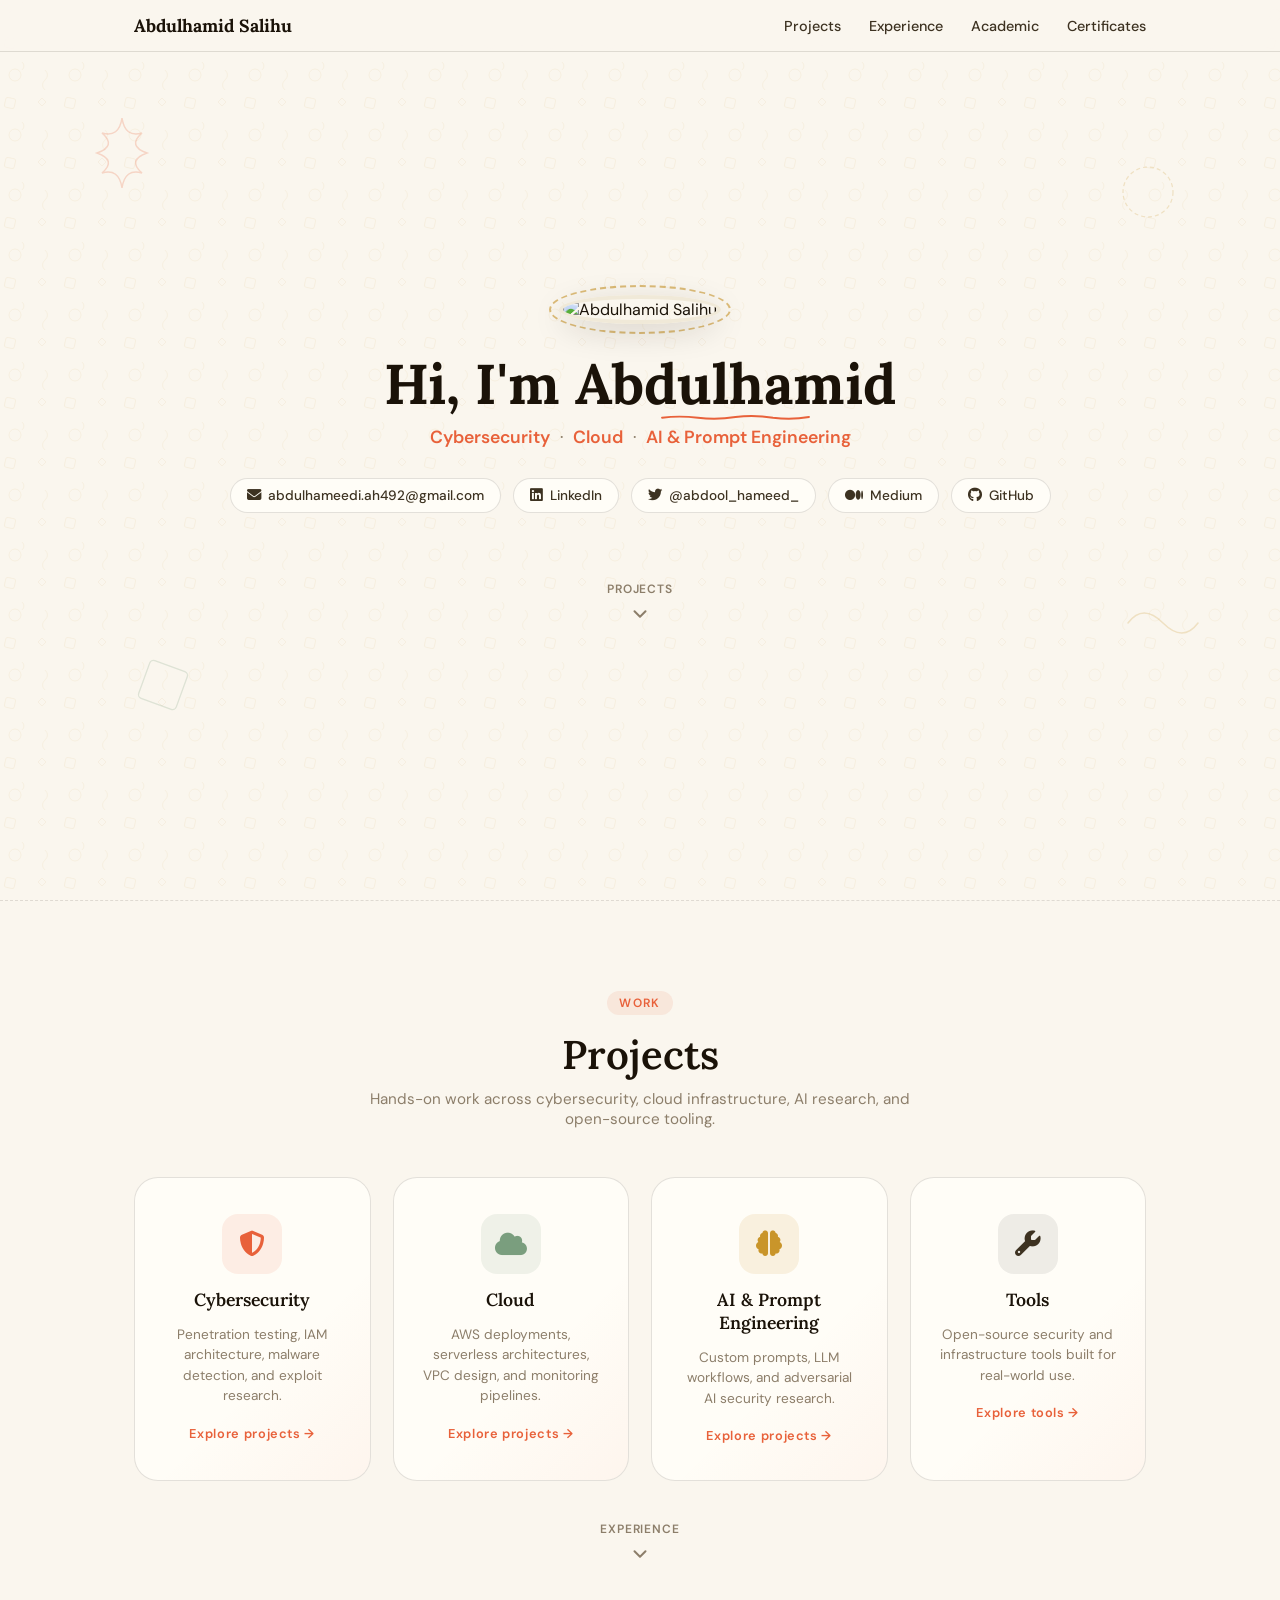
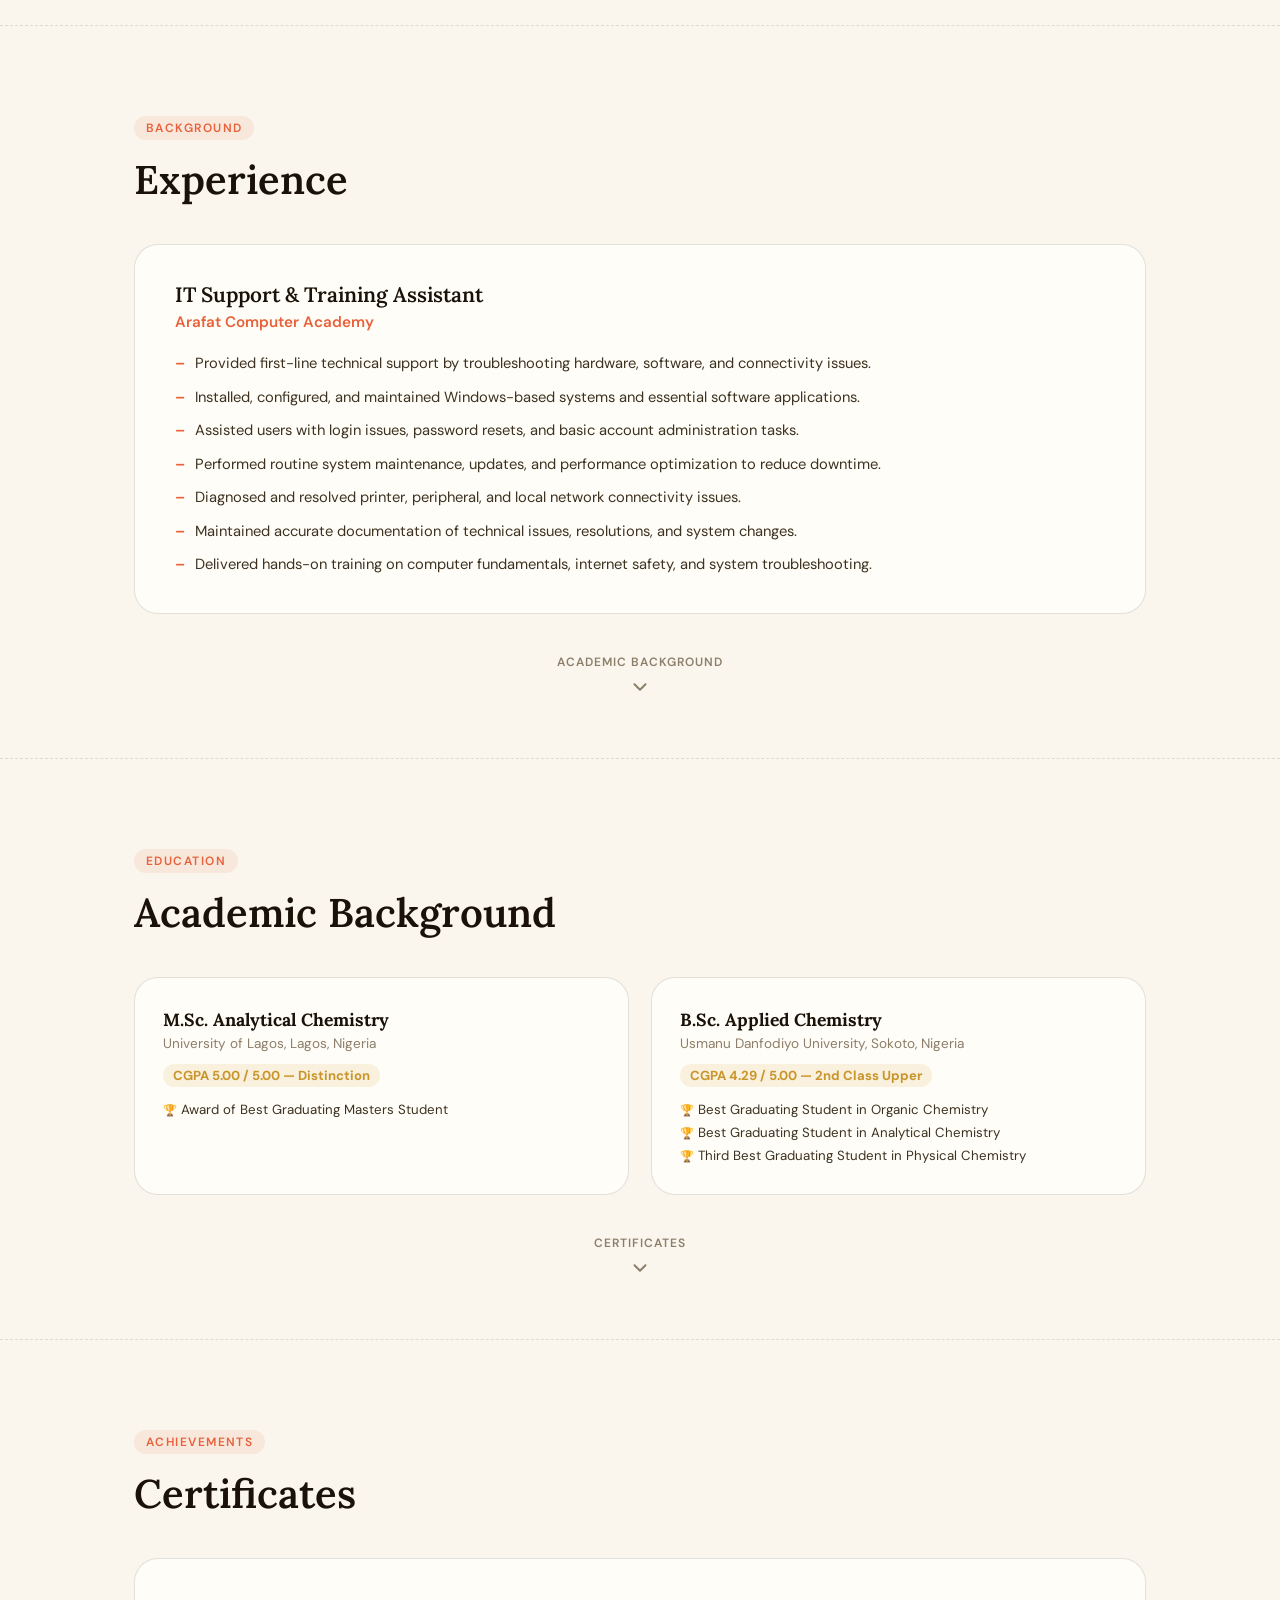
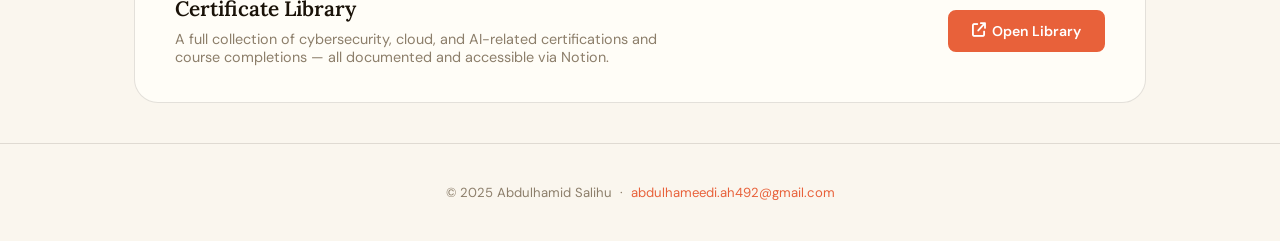
==== index.html @ a77db774 "Add files via upload" ====
<!DOCTYPE html>
<html lang="en">
<head>
  <meta charset="UTF-8" />
  <meta name="viewport" content="width=device-width, initial-scale=1.0" />
  <title>Abdulhamid Salihu — Portfolio</title>
  <link rel="stylesheet" href="style.css" />
  <link rel="stylesheet" href="https://cdnjs.cloudflare.com/ajax/libs/font-awesome/6.4.0/css/all.min.css" />
  <style>
    /* ── Hero ── */
    .hero {
      min-height: 100vh;
      display: flex;
      flex-direction: column;
      align-items: center;
      justify-content: center;
      text-align: center;
      padding-top: 80px;
      position: relative;
    }

    /* doodle decorations */
    .doodle-star {
      position: absolute;
      opacity: 0.22;
      pointer-events: none;
    }
    .doodle-star svg { width: 100%; height: 100%; }

    .hero-avatar-wrap {
      position: relative;
      margin-bottom: 28px;
    }
    .hero-avatar-ring {
      position: absolute;
      inset: -10px;
      border-radius: 50%;
      border: 2px dashed var(--gold);
      opacity: 0.6;
      animation: spin 20s linear infinite;
    }
    @keyframes spin { to { transform: rotate(360deg); } }

    .hero-avatar {
      width: 150px;
      height: 150px;
      border-radius: 50%;
      object-fit: cover;
      border: 4px solid var(--cream-dark);
      box-shadow: 0 8px 32px rgba(26,18,8,0.15);
      position: relative;
      z-index: 1;
    }

    .hero-name {
      margin-bottom: 10px;
      opacity: 0;
      animation: fadeUp 0.8s 0.2s ease forwards;
    }
    .hero-tagline {
      font-size: 1.1rem;
      color: var(--warm-gray);
      margin-bottom: 30px;
      opacity: 0;
      animation: fadeUp 0.8s 0.4s ease forwards;
    }
    .hero-tagline strong { color: var(--coral); font-weight: 600; }

    @keyframes fadeUp {
      from { opacity: 0; transform: translateY(18px); }
      to   { opacity: 1; transform: translateY(0); }
    }

    .hero-contacts {
      display: flex;
      flex-wrap: wrap;
      gap: 12px;
      justify-content: center;
      margin-bottom: 28px;
      opacity: 0;
      animation: fadeUp 0.8s 0.6s ease forwards;
    }
    .contact-pill {
      display: inline-flex;
      align-items: center;
      gap: 7px;
      padding: 8px 16px;
      background: var(--card-bg);
      border: 1px solid var(--border);
      border-radius: 40px;
      font-size: 0.85rem;
      color: var(--ink-light);
      text-decoration: none;
      transition: all 0.2s;
      font-weight: 500;
    }
    .contact-pill:hover {
      background: var(--coral);
      color: #fff;
      border-color: var(--coral);
      transform: translateY(-2px);
    }
    .contact-pill i { font-size: 0.9rem; }

    /* ── Projects Section ── */
    .projects-header {
      display: flex;
      flex-direction: column;
      align-items: center;
      text-align: center;
      margin-bottom: 48px;
    }
    .projects-grid {
      display: grid;
      grid-template-columns: repeat(auto-fit, minmax(230px, 1fr));
      gap: 22px;
    }
    .project-category-card {
      background: var(--card-bg);
      border: 1px solid var(--border);
      border-radius: var(--radius-lg);
      padding: 36px 28px;
      text-align: center;
      text-decoration: none;
      color: var(--ink);
      transition: all 0.25s ease;
      display: flex;
      flex-direction: column;
      align-items: center;
      gap: 14px;
      position: relative;
      overflow: hidden;
    }
    .project-category-card::after {
      content: '';
      position: absolute;
      inset: 0;
      background: linear-gradient(135deg, transparent 60%, rgba(232,97,58,0.05));
      pointer-events: none;
    }
    .project-category-card:hover {
      transform: translateY(-6px);
      box-shadow: 0 20px 48px rgba(26,18,8,0.12);
      border-color: var(--coral);
    }
    .category-icon {
      width: 60px;
      height: 60px;
      border-radius: 16px;
      display: flex;
      align-items: center;
      justify-content: center;
      font-size: 1.6rem;
    }
    .icon-cyber  { background: rgba(232,97,58,0.1);  color: var(--coral); }
    .icon-cloud  { background: rgba(122,158,126,0.12); color: var(--sage); }
    .icon-ai     { background: rgba(201,149,42,0.12);  color: var(--gold); }
    .icon-tools  { background: rgba(26,18,8,0.07);    color: var(--ink-light); }

    .project-category-card h3 {
      font-size: 1.1rem;
      color: var(--ink);
    }
    .project-category-card p {
      font-size: 0.85rem;
      color: var(--warm-gray);
      line-height: 1.5;
    }
    .category-arrow {
      font-size: 0.8rem;
      font-weight: 600;
      color: var(--coral);
      letter-spacing: 0.05em;
      margin-top: 4px;
    }

    /* ── Experience Section ── */
    .experience-card {
      background: var(--card-bg);
      border: 1px solid var(--border);
      border-radius: var(--radius-lg);
      padding: 36px 40px;
    }
    .exp-role {
      font-family: 'Lora', serif;
      font-size: 1.3rem;
      font-weight: 600;
      margin-bottom: 4px;
    }
    .exp-org {
      color: var(--coral);
      font-weight: 600;
      font-size: 0.95rem;
      margin-bottom: 20px;
    }
    .exp-list {
      list-style: none;
      display: flex;
      flex-direction: column;
      gap: 10px;
    }
    .exp-list li {
      font-size: 0.92rem;
      color: var(--ink-light);
      line-height: 1.6;
      padding-left: 20px;
      position: relative;
    }
    .exp-list li::before {
      content: '–';
      position: absolute;
      left: 0;
      color: var(--coral);
      font-weight: 700;
    }

    /* ── Academic Section ── */
    .academic-grid {
      display: grid;
      grid-template-columns: repeat(auto-fit, minmax(280px, 1fr));
      gap: 22px;
    }
    .academic-card {
      background: var(--card-bg);
      border: 1px solid var(--border);
      border-radius: var(--radius-lg);
      padding: 30px 28px;
    }
    .academic-degree {
      font-family: 'Lora', serif;
      font-size: 1.1rem;
      font-weight: 700;
      margin-bottom: 4px;
    }
    .academic-school {
      color: var(--warm-gray);
      font-size: 0.85rem;
      margin-bottom: 12px;
    }
    .academic-grade {
      display: inline-block;
      background: rgba(201,149,42,0.12);
      color: var(--gold);
      font-weight: 700;
      font-size: 0.82rem;
      padding: 3px 10px;
      border-radius: 20px;
      margin-bottom: 14px;
    }
    .academic-awards {
      list-style: none;
      display: flex;
      flex-direction: column;
      gap: 6px;
    }
    .academic-awards li {
      font-size: 0.83rem;
      color: var(--ink-light);
      padding-left: 18px;
      position: relative;
    }
    .academic-awards li::before {
      content: '🏆';
      position: absolute;
      left: 0;
      font-size: 0.7rem;
      top: 2px;
    }

    /* ── Certificates ── */
    .certs-card {
      display: flex;
      align-items: center;
      justify-content: space-between;
      flex-wrap: wrap;
      gap: 24px;
      background: var(--card-bg);
      border: 1px solid var(--border);
      border-radius: var(--radius-lg);
      padding: 36px 40px;
    }
    .certs-text h3 {
      font-size: 1.3rem;
      margin-bottom: 8px;
    }
    .certs-text p {
      font-size: 0.9rem;
      color: var(--warm-gray);
      max-width: 520px;
    }

    /* ── Footer ── */
    footer {
      text-align: center;
      padding: 40px 0;
      font-size: 0.82rem;
      color: var(--warm-gray);
      border-top: 1px solid var(--border);
    }
    footer a { color: var(--coral); text-decoration: none; }
    footer a:hover { text-decoration: underline; }

    /* ── Section spacing helpers ── */
    .section-head {
      margin-bottom: 40px;
    }
    .section-head p {
      color: var(--warm-gray);
      font-size: 0.95rem;
      margin-top: 10px;
    }
  </style>
</head>
<body>

  <!-- ───── NAV ───── -->
  <nav class="site-nav">
    <div class="container">
      <a class="nav-logo" href="index.html">Abdulhamid Salihu</a>
      <ul class="nav-links">
        <li><a href="#projects">Projects</a></li>
        <li><a href="#experience">Experience</a></li>
        <li><a href="#academic">Academic</a></li>
        <li><a href="#certificates">Certificates</a></li>
      </ul>
    </div>
  </nav>

  <!-- ───── HERO ───── -->
  <section class="hero" id="home">
    <!-- Decorative doodles -->
    <div class="doodle-star" style="top:12%;left:6%;width:90px;height:90px;">
      <svg viewBox="0 0 90 90" fill="none" xmlns="http://www.w3.org/2000/svg">
        <path d="M45 10 Q48 30 65 25 Q50 38 70 45 Q50 52 65 65 Q48 60 45 80 Q42 60 25 65 Q40 52 20 45 Q40 38 25 25 Q42 30 45 10Z" stroke="#E8613A" stroke-width="1.5" fill="none"/>
      </svg>
    </div>
    <div class="doodle-star" style="top:18%;right:8%;width:60px;height:60px;">
      <svg viewBox="0 0 60 60" fill="none" xmlns="http://www.w3.org/2000/svg">
        <circle cx="30" cy="30" r="25" stroke="#C9952A" stroke-width="1.2" stroke-dasharray="4 3"/>
      </svg>
    </div>
    <div class="doodle-star" style="bottom:20%;left:10%;width:70px;height:70px;">
      <svg viewBox="0 0 70 70" fill="none" xmlns="http://www.w3.org/2000/svg">
        <rect x="15" y="15" width="40" height="40" rx="4" stroke="#7A9E7E" stroke-width="1.3" transform="rotate(20 35 35)"/>
      </svg>
    </div>
    <div class="doodle-star" style="bottom:28%;right:6%;width:80px;height:50px;">
      <svg viewBox="0 0 80 50" fill="none" xmlns="http://www.w3.org/2000/svg">
        <path d="M5 25 Q20 5 40 25 Q60 45 75 25" stroke="#C9952A" stroke-width="1.5" fill="none" stroke-linecap="round"/>
      </svg>
    </div>

    <div class="container" style="display:flex;flex-direction:column;align-items:center;">
      <div class="hero-avatar-wrap">
        <div class="hero-avatar-ring"></div>
        <img class="hero-avatar" src="picture.jpg" alt="Abdulhamid Salihu" />
      </div>

      <h1 class="hero-name">
        Hi, I'm <span class="hand-underline">Abdulhamid</span>
      </h1>
      <p class="hero-tagline">
        <strong>Cybersecurity</strong> &nbsp;·&nbsp; <strong>Cloud</strong> &nbsp;·&nbsp; <strong>AI & Prompt Engineering</strong>
      </p>

      <div class="hero-contacts">
        <a class="contact-pill" href="mailto:abdulhameedi.ah492@gmail.com">
          <i class="fas fa-envelope"></i> abdulhameedi.ah492@gmail.com
        </a>
        <a class="contact-pill" href="http://www.linkedin.com/in/salihu-abdulhamid" target="_blank" rel="noopener">
          <i class="fab fa-linkedin"></i> LinkedIn
        </a>
        <a class="contact-pill" href="https://x.com/abdool_hameed_" target="_blank" rel="noopener">
          <i class="fab fa-twitter"></i> @abdool_hameed_
        </a>
        <a class="contact-pill" href="https://kizerh.medium.com/" target="_blank" rel="noopener">
          <i class="fab fa-medium"></i> Medium
        </a>
        <a class="contact-pill" href="https://github.com/kizerh" target="_blank" rel="noopener">
          <i class="fab fa-github"></i> GitHub
        </a>
      </div>
    </div>

    <a class="bounce-arrow" href="#projects">
      <span>Projects</span>
      <svg width="22" height="22" viewBox="0 0 24 24" fill="none" stroke="currentColor" stroke-width="2.2" stroke-linecap="round" stroke-linejoin="round">
        <polyline points="6 9 12 15 18 9"/>
      </svg>
    </a>
  </section>

  <hr class="section-divider" />

  <!-- ───── PROJECTS ───── -->
  <section id="projects">
    <div class="container">
      <div class="projects-header">
        <span class="section-label">Work</span>
        <h2>Projects</h2>
        <p style="color:var(--warm-gray);font-size:0.95rem;margin-top:10px;max-width:540px;">
          Hands-on work across cybersecurity, cloud infrastructure, AI research, and open-source tooling.
        </p>
      </div>

      <div class="projects-grid">
        <a class="project-category-card" href="cybersecurity-projects/index.html">
          <div class="category-icon icon-cyber"><i class="fas fa-shield-halved"></i></div>
          <h3>Cybersecurity</h3>
          <p>Penetration testing, IAM architecture, malware detection, and exploit research.</p>
          <span class="category-arrow">Explore projects →</span>
        </a>

        <a class="project-category-card" href="cloud-projects/index.html">
          <div class="category-icon icon-cloud"><i class="fas fa-cloud"></i></div>
          <h3>Cloud</h3>
          <p>AWS deployments, serverless architectures, VPC design, and monitoring pipelines.</p>
          <span class="category-arrow">Explore projects →</span>
        </a>

        <a class="project-category-card" href="prompt-engineering/index.html">
          <div class="category-icon icon-ai"><i class="fas fa-brain"></i></div>
          <h3>AI & Prompt Engineering</h3>
          <p>Custom prompts, LLM workflows, and adversarial AI security research.</p>
          <span class="category-arrow">Explore projects →</span>
        </a>

        <a class="project-category-card" href="tools/index.html">
          <div class="category-icon icon-tools"><i class="fas fa-wrench"></i></div>
          <h3>Tools</h3>
          <p>Open-source security and infrastructure tools built for real-world use.</p>
          <span class="category-arrow">Explore tools →</span>
        </a>
      </div>
    </div>

    <a class="bounce-arrow" href="#experience">
      <span>Experience</span>
      <svg width="22" height="22" viewBox="0 0 24 24" fill="none" stroke="currentColor" stroke-width="2.2" stroke-linecap="round" stroke-linejoin="round">
        <polyline points="6 9 12 15 18 9"/>
      </svg>
    </a>
  </section>

  <hr class="section-divider" />

  <!-- ───── EXPERIENCE ───── -->
  <section id="experience">
    <div class="container">
      <div class="section-head">
        <span class="section-label">Background</span>
        <h2>Experience</h2>
      </div>

      <div class="experience-card">
        <p class="exp-role">IT Support &amp; Training Assistant</p>
        <p class="exp-org">Arafat Computer Academy</p>
        <ul class="exp-list">
          <li>Provided first-line technical support by troubleshooting hardware, software, and connectivity issues.</li>
          <li>Installed, configured, and maintained Windows-based systems and essential software applications.</li>
          <li>Assisted users with login issues, password resets, and basic account administration tasks.</li>
          <li>Performed routine system maintenance, updates, and performance optimization to reduce downtime.</li>
          <li>Diagnosed and resolved printer, peripheral, and local network connectivity issues.</li>
          <li>Maintained accurate documentation of technical issues, resolutions, and system changes.</li>
          <li>Delivered hands-on training on computer fundamentals, internet safety, and system troubleshooting.</li>
        </ul>
      </div>
    </div>

    <a class="bounce-arrow" href="#academic">
      <span>Academic Background</span>
      <svg width="22" height="22" viewBox="0 0 24 24" fill="none" stroke="currentColor" stroke-width="2.2" stroke-linecap="round" stroke-linejoin="round">
        <polyline points="6 9 12 15 18 9"/>
      </svg>
    </a>
  </section>

  <hr class="section-divider" />

  <!-- ───── ACADEMIC ───── -->
  <section id="academic">
    <div class="container">
      <div class="section-head">
        <span class="section-label">Education</span>
        <h2>Academic Background</h2>
      </div>

      <div class="academic-grid">
        <div class="academic-card">
          <p class="academic-degree">M.Sc. Analytical Chemistry</p>
          <p class="academic-school">University of Lagos, Lagos, Nigeria</p>
          <span class="academic-grade">CGPA 5.00 / 5.00 — Distinction</span>
          <ul class="academic-awards">
            <li>Award of Best Graduating Masters Student</li>
          </ul>
        </div>

        <div class="academic-card">
          <p class="academic-degree">B.Sc. Applied Chemistry</p>
          <p class="academic-school">Usmanu Danfodiyo University, Sokoto, Nigeria</p>
          <span class="academic-grade">CGPA 4.29 / 5.00 — 2nd Class Upper</span>
          <ul class="academic-awards">
            <li>Best Graduating Student in Organic Chemistry</li>
            <li>Best Graduating Student in Analytical Chemistry</li>
            <li>Third Best Graduating Student in Physical Chemistry</li>
          </ul>
        </div>
      </div>
    </div>

    <a class="bounce-arrow" href="#certificates">
      <span>Certificates</span>
      <svg width="22" height="22" viewBox="0 0 24 24" fill="none" stroke="currentColor" stroke-width="2.2" stroke-linecap="round" stroke-linejoin="round">
        <polyline points="6 9 12 15 18 9"/>
      </svg>
    </a>
  </section>

  <hr class="section-divider" />

  <!-- ───── CERTIFICATES ───── -->
  <section id="certificates">
    <div class="container">
      <div class="section-head">
        <span class="section-label">Achievements</span>
        <h2>Certificates</h2>
      </div>

      <div class="certs-card">
        <div class="certs-text">
          <h3>Certificate Library</h3>
          <p>A full collection of cybersecurity, cloud, and AI-related certifications and course completions — all documented and accessible via Notion.</p>
        </div>
        <a class="btn btn-primary" href="https://kizerh.notion.site/24cb325e196c813184fdd7e706d9e4a3?v=24cb325e196c817cb857000c7c1e0007&source=copy_link" target="_blank" rel="noopener">
          <i class="fas fa-arrow-up-right-from-square"></i> Open Library
        </a>
      </div>
    </div>
  </section>

  <!-- ───── FOOTER ───── -->
  <footer>
    <div class="container">
      <p>© 2025 Abdulhamid Salihu &nbsp;·&nbsp;
        <a href="mailto:abdulhameedi.ah492@gmail.com">abdulhameedi.ah492@gmail.com</a>
      </p>
    </div>
  </footer>

</body>
</html>
---- style.css ----
@import url('https://fonts.googleapis.com/css2?family=Lora:ital,wght@0,400;0,600;0,700;1,400&family=DM+Sans:wght@300;400;500;600&display=swap');

:root {
  --cream: #FAF6EE;
  --cream-dark: #F0E9D8;
  --ink: #1A1208;
  --ink-light: #3D3221;
  --coral: #E8613A;
  --coral-light: #F0855E;
  --sage: #7A9E7E;
  --gold: #C9952A;
  --warm-gray: #8C7E6A;
  --card-bg: #FFFDF7;
  --border: rgba(26,18,8,0.12);
  --radius: 16px;
  --radius-lg: 24px;
}

* { box-sizing: border-box; margin: 0; padding: 0; }

html { scroll-behavior: smooth; }

body {
  font-family: 'DM Sans', sans-serif;
  background: var(--cream);
  color: var(--ink);
  overflow-x: hidden;
  position: relative;
}

/* ── Doodle SVG background texture ── */
body::before {
  content: '';
  position: fixed;
  inset: 0;
  background-image: url("data:image/svg+xml,%3Csvg width='60' height='60' viewBox='0 0 60 60' xmlns='http://www.w3.org/2000/svg'%3E%3Cg fill='none' stroke='%23C9952A' stroke-width='0.4' opacity='0.18'%3E%3Ccircle cx='15' cy='15' r='6'/%3E%3Cpath d='M45 10 Q50 15 45 20 Q40 25 45 30'/%3E%3Crect x='5' y='38' width='10' height='10' rx='2' transform='rotate(12 10 43)'/%3E%3Cpath d='M38 42 L42 46 L46 42 L42 38 Z'/%3E%3Cpath d='M22 2 Q26 6 22 10'/%3E%3C/g%3E%3C/svg%3E");
  pointer-events: none;
  z-index: 0;
}

/* ── Typography ── */
h1, h2, h3 { font-family: 'Lora', serif; }

h1 { font-size: clamp(2.2rem, 5vw, 3.5rem); font-weight: 700; line-height: 1.15; }
h2 { font-size: clamp(1.7rem, 3.5vw, 2.5rem); font-weight: 600; line-height: 1.2; }
h3 { font-size: 1.15rem; font-weight: 600; }

/* ── Layout ── */
.container {
  max-width: 1060px;
  margin: 0 auto;
  padding: 0 24px;
  position: relative;
  z-index: 1;
}

section {
  padding: 90px 0 40px;
  position: relative;
}

/* ── Nav ── */
.site-nav {
  position: fixed;
  top: 0; left: 0; right: 0;
  z-index: 100;
  background: rgba(250,246,238,0.92);
  backdrop-filter: blur(12px);
  border-bottom: 1px solid var(--border);
  padding: 14px 0;
}
.site-nav .container {
  display: flex;
  align-items: center;
  justify-content: space-between;
}
.nav-logo {
  font-family: 'Lora', serif;
  font-weight: 700;
  font-size: 1.1rem;
  color: var(--ink);
  text-decoration: none;
}
.nav-links {
  display: flex;
  gap: 28px;
  list-style: none;
}
.nav-links a {
  color: var(--ink-light);
  text-decoration: none;
  font-size: 0.9rem;
  font-weight: 500;
  transition: color 0.2s;
}
.nav-links a:hover { color: var(--coral); }

/* ── Section Labels ── */
.section-label {
  display: inline-block;
  font-size: 0.75rem;
  font-weight: 600;
  letter-spacing: 0.12em;
  text-transform: uppercase;
  color: var(--coral);
  background: rgba(232,97,58,0.1);
  padding: 4px 12px;
  border-radius: 20px;
  margin-bottom: 16px;
  font-family: 'DM Sans', sans-serif;
}

/* ── Cards ── */
.card {
  background: var(--card-bg);
  border: 1px solid var(--border);
  border-radius: var(--radius-lg);
  padding: 28px 30px;
  transition: transform 0.25s ease, box-shadow 0.25s ease;
  position: relative;
  overflow: hidden;
}
.card::before {
  content: '';
  position: absolute;
  top: 0; left: 0; right: 0;
  height: 3px;
  background: linear-gradient(90deg, var(--coral), var(--gold));
  opacity: 0;
  transition: opacity 0.25s;
}
.card:hover {
  transform: translateY(-5px);
  box-shadow: 0 16px 40px rgba(26,18,8,0.1);
}
.card:hover::before { opacity: 1; }

/* ── Buttons ── */
.btn {
  display: inline-flex;
  align-items: center;
  gap: 6px;
  padding: 10px 22px;
  border-radius: 8px;
  font-weight: 600;
  font-size: 0.88rem;
  text-decoration: none;
  transition: all 0.2s ease;
  font-family: 'DM Sans', sans-serif;
  cursor: pointer;
}
.btn-primary {
  background: var(--coral);
  color: #fff;
  border: 2px solid var(--coral);
}
.btn-primary:hover {
  background: var(--coral-light);
  border-color: var(--coral-light);
  transform: translateY(-1px);
}
.btn-outline {
  background: transparent;
  color: var(--coral);
  border: 2px solid var(--coral);
}
.btn-outline:hover {
  background: var(--coral);
  color: #fff;
  transform: translateY(-1px);
}

/* ── Bounce Arrow ── */
.bounce-arrow {
  display: flex;
  flex-direction: column;
  align-items: center;
  gap: 6px;
  padding: 40px 0 20px;
  cursor: pointer;
  text-decoration: none;
  color: var(--warm-gray);
  transition: color 0.2s;
}
.bounce-arrow:hover { color: var(--coral); }
.bounce-arrow span {
  font-size: 0.75rem;
  font-weight: 600;
  letter-spacing: 0.08em;
  text-transform: uppercase;
  font-family: 'DM Sans', sans-serif;
}
.bounce-arrow svg {
  animation: bounce 2s ease-in-out infinite;
}
@keyframes bounce {
  0%, 100% { transform: translateY(0); }
  50% { transform: translateY(8px); }
}

/* ── Divider ── */
.section-divider {
  border: none;
  border-top: 1px dashed var(--border);
  margin: 0;
}

/* ── Hand-drawn underline ── */
.hand-underline {
  position: relative;
  display: inline-block;
}
.hand-underline::after {
  content: '';
  position: absolute;
  bottom: -4px; left: 0; right: 0;
  height: 6px;
  background: url("data:image/svg+xml,%3Csvg viewBox='0 0 200 8' xmlns='http://www.w3.org/2000/svg'%3E%3Cpath d='M2 5 Q25 2 50 5 Q75 8 100 4 Q125 1 150 5 Q175 8 198 4' stroke='%23E8613A' stroke-width='2.5' fill='none' stroke-linecap='round'/%3E%3C/svg%3E") no-repeat center/100% 100%;
}

/* ── Responsive ── */
@media (max-width: 700px) {
  .nav-links { display: none; }
  section { padding: 70px 0 30px; }
}
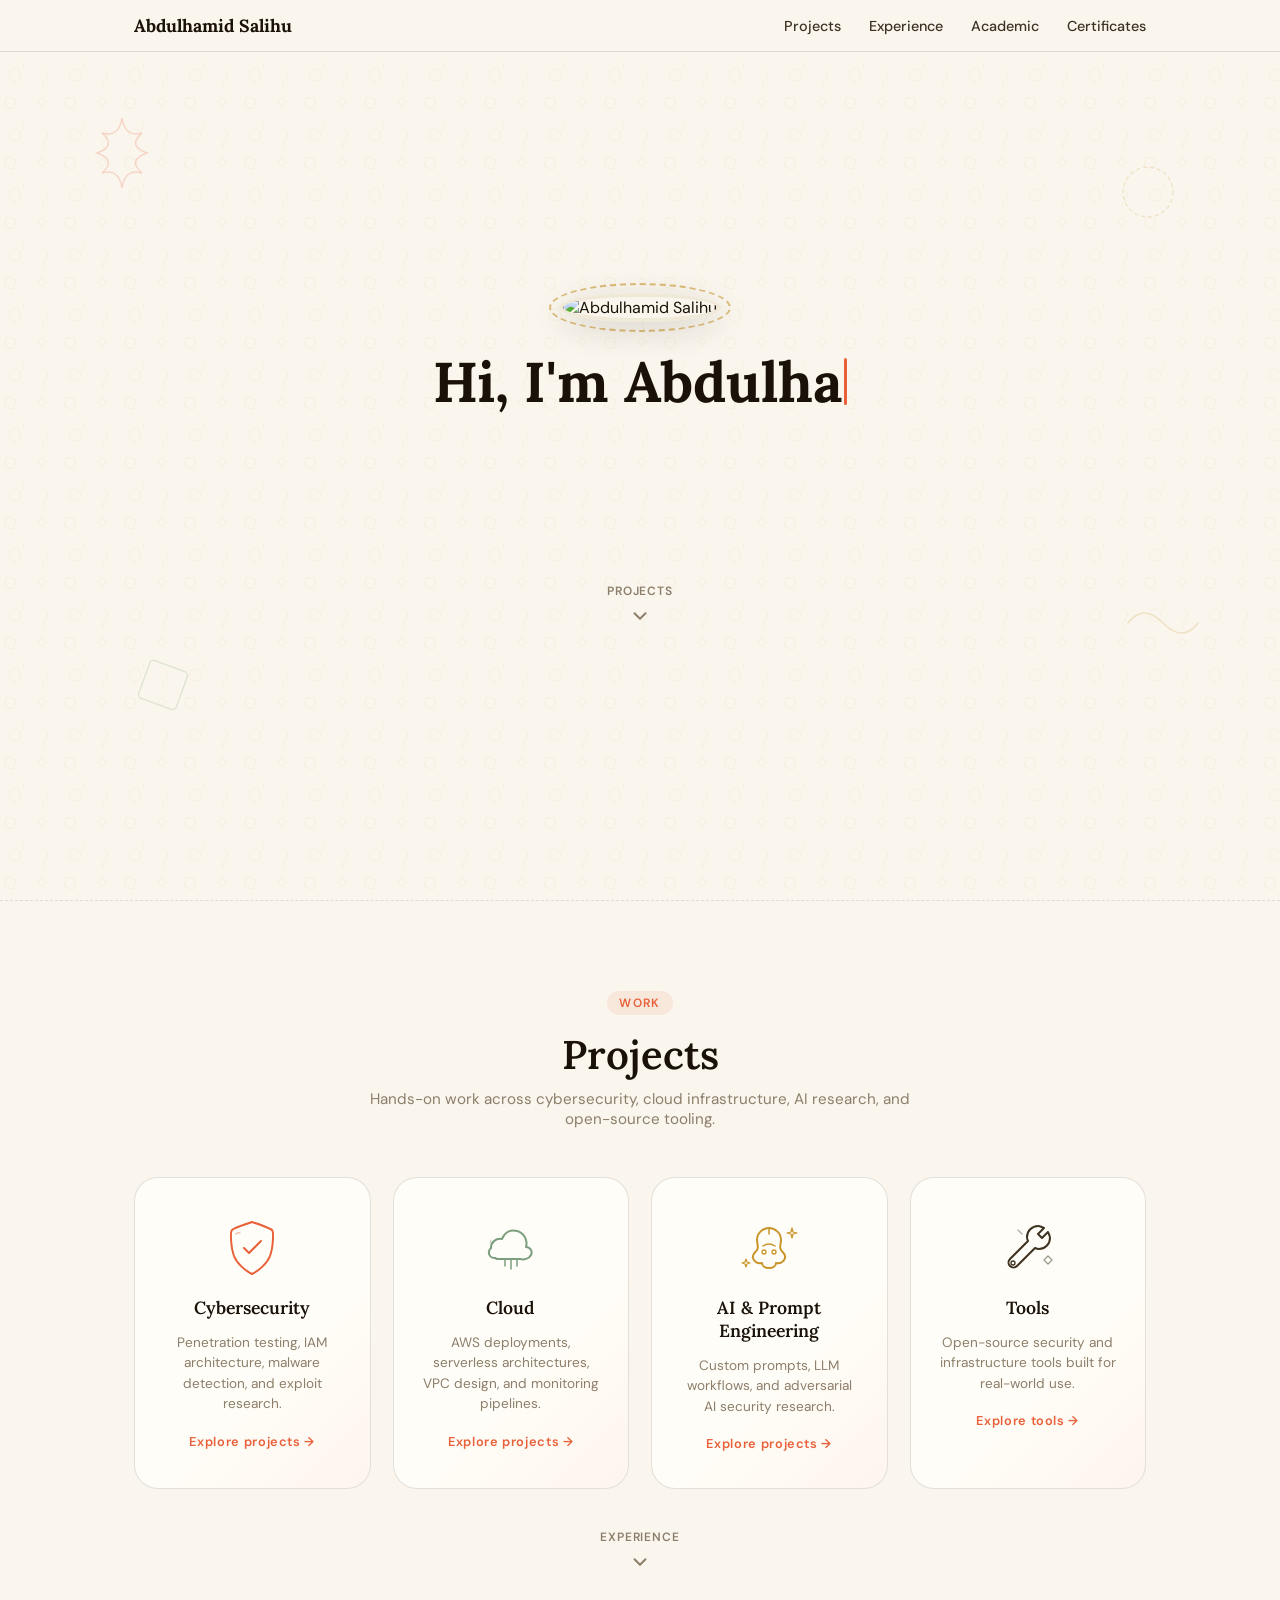
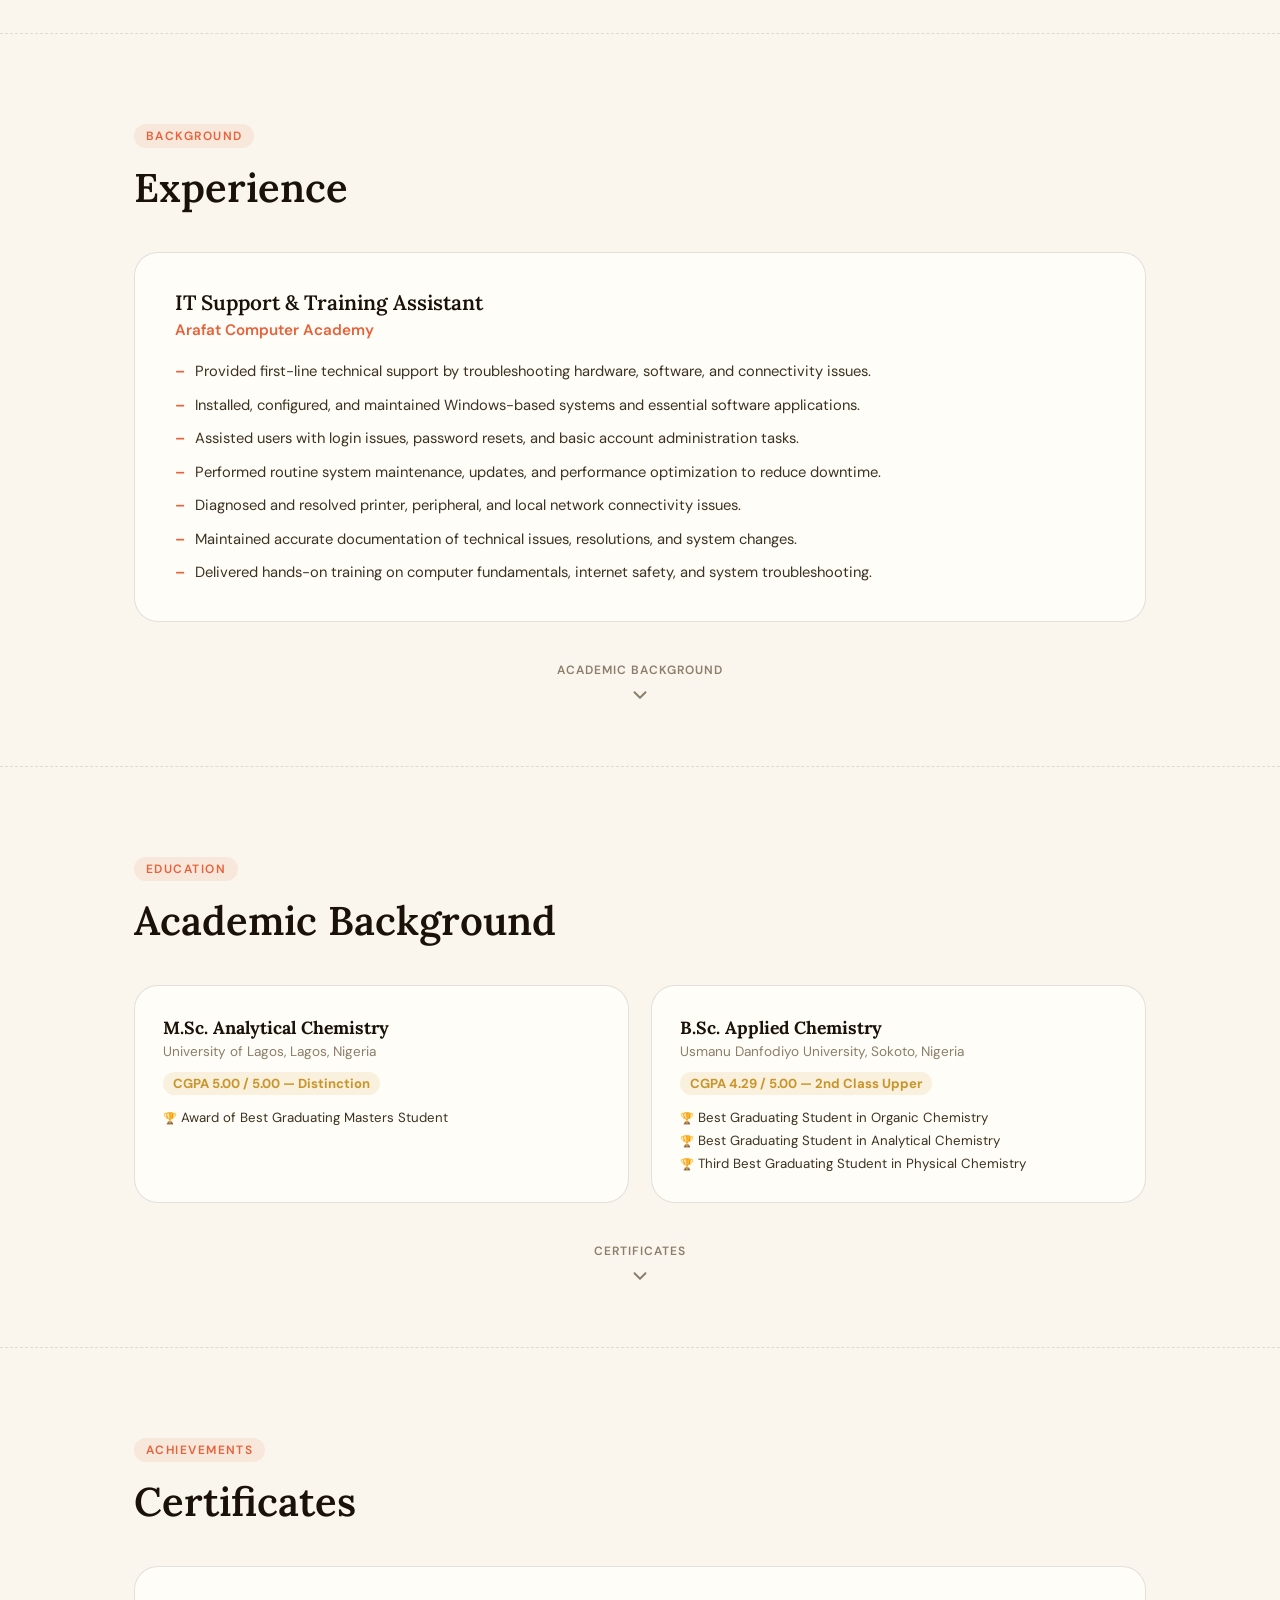
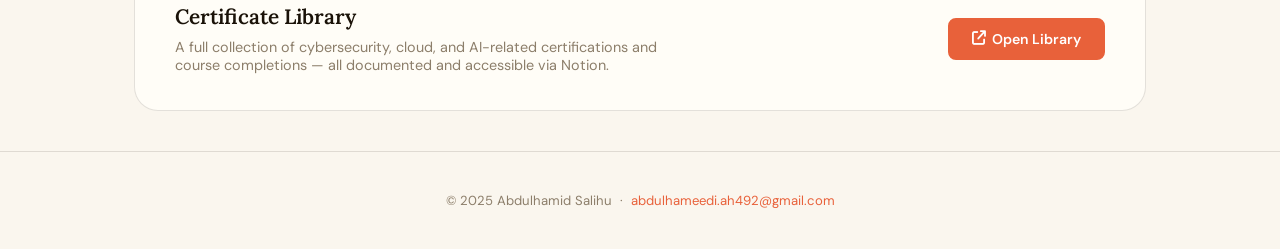
==== commit 253b2dc2: "Enhance hero section with animations and typewriter effect Updated hero section styles and added typ" ====
--- a/index.html
+++ b/index.html
@@ -54,16 +54,31 @@
 
     .hero-name {
       margin-bottom: 10px;
-      opacity: 0;
-      animation: fadeUp 0.8s 0.2s ease forwards;
-    }
+      min-height: 1.2em;
+    }
+    /* typewriter cursor blink */
+    .typewriter-cursor {
+      display: inline-block;
+      width: 3px;
+      background: var(--coral);
+      margin-left: 2px;
+      animation: blink 0.75s step-end infinite;
+      vertical-align: baseline;
+      height: 0.85em;
+      border-radius: 2px;
+      position: relative;
+      top: 0.05em;
+    }
+    @keyframes blink { 0%,100%{opacity:1} 50%{opacity:0} }
     .hero-tagline {
       font-size: 1.1rem;
       color: var(--warm-gray);
       margin-bottom: 30px;
       opacity: 0;
-      animation: fadeUp 0.8s 0.4s ease forwards;
-    }
+      transform: translateY(14px);
+      transition: opacity 0.6s ease, transform 0.6s ease;
+    }
+    .hero-tagline.visible { opacity: 1; transform: translateY(0); }
     .hero-tagline strong { color: var(--coral); font-weight: 600; }
 
     @keyframes fadeUp {
@@ -78,8 +93,10 @@
       justify-content: center;
       margin-bottom: 28px;
       opacity: 0;
-      animation: fadeUp 0.8s 0.6s ease forwards;
-    }
+      transform: translateY(14px);
+      transition: opacity 0.6s ease 0.15s, transform 0.6s ease 0.15s;
+    }
+    .hero-contacts.visible { opacity: 1; transform: translateY(0); }
     .contact-pill {
       display: inline-flex;
       align-items: center;
@@ -144,18 +161,17 @@
       border-color: var(--coral);
     }
     .category-icon {
-      width: 60px;
-      height: 60px;
-      border-radius: 16px;
+      width: 68px;
+      height: 68px;
       display: flex;
       align-items: center;
       justify-content: center;
-      font-size: 1.6rem;
-    }
-    .icon-cyber  { background: rgba(232,97,58,0.1);  color: var(--coral); }
-    .icon-cloud  { background: rgba(122,158,126,0.12); color: var(--sage); }
-    .icon-ai     { background: rgba(201,149,42,0.12);  color: var(--gold); }
-    .icon-tools  { background: rgba(26,18,8,0.07);    color: var(--ink-light); }
+      transition: transform 0.3s ease;
+    }
+    .project-category-card:hover .category-icon {
+      transform: rotate(-6deg) scale(1.1);
+    }
+    .category-icon svg { width: 100%; height: 100%; }
 
     .project-category-card h3 {
       font-size: 1.1rem;
@@ -356,9 +372,7 @@
         <img class="hero-avatar" src="picture.jpg" alt="Abdulhamid Salihu" />
       </div>
 
-      <h1 class="hero-name">
-        Hi, I'm <span class="hand-underline">Abdulhamid</span>
-      </h1>
+      <h1 class="hero-name" id="heroName"><span class="typewriter-cursor" id="twCursor"></span></h1>
       <p class="hero-tagline">
         <strong>Cybersecurity</strong> &nbsp;·&nbsp; <strong>Cloud</strong> &nbsp;·&nbsp; <strong>AI & Prompt Engineering</strong>
       </p>
@@ -405,28 +419,63 @@
 
       <div class="projects-grid">
         <a class="project-category-card" href="cybersecurity-projects/index.html">
-          <div class="category-icon icon-cyber"><i class="fas fa-shield-halved"></i></div>
+          <div class="category-icon">
+            <!-- hand-drawn shield doodle -->
+            <svg viewBox="0 0 68 68" fill="none" xmlns="http://www.w3.org/2000/svg">
+              <path d="M34 8 C34 8 16 14 14 16 C12 18 13 34 16 42 C19 50 28 57 34 60 C40 57 49 50 52 42 C55 34 56 18 54 16 C52 14 34 8 34 8Z" stroke="#E8613A" stroke-width="2" fill="none" stroke-linejoin="round" stroke-linecap="round"/>
+              <path d="M26 34 L31 39 L43 27" stroke="#E8613A" stroke-width="2" stroke-linecap="round" stroke-linejoin="round"/>
+              <path d="M18 20 Q20 18 22 19" stroke="#E8613A" stroke-width="1.2" stroke-linecap="round" opacity="0.5"/>
+            </svg>
+          </div>
           <h3>Cybersecurity</h3>
           <p>Penetration testing, IAM architecture, malware detection, and exploit research.</p>
           <span class="category-arrow">Explore projects →</span>
         </a>
 
         <a class="project-category-card" href="cloud-projects/index.html">
-          <div class="category-icon icon-cloud"><i class="fas fa-cloud"></i></div>
+          <div class="category-icon">
+            <!-- hand-drawn cloud doodle -->
+            <svg viewBox="0 0 68 68" fill="none" xmlns="http://www.w3.org/2000/svg">
+              <path d="M18 44 C12 44 10 38 14 34 C14 28 19 24 25 25 C27 19 33 15 40 17 C47 19 51 26 49 33 C53 33 56 37 54 41 C52 45 47 46 43 45 L20 45 Z" stroke="#7A9E7E" stroke-width="2" fill="none" stroke-linecap="round" stroke-linejoin="round"/>
+              <path d="M28 52 L28 46" stroke="#7A9E7E" stroke-width="1.5" stroke-linecap="round"/>
+              <path d="M34 55 L34 46" stroke="#7A9E7E" stroke-width="1.5" stroke-linecap="round"/>
+              <path d="M40 52 L40 46" stroke="#7A9E7E" stroke-width="1.5" stroke-linecap="round"/>
+              <path d="M14 30 Q12 28 14 26" stroke="#7A9E7E" stroke-width="1" stroke-linecap="round" opacity="0.5"/>
+            </svg>
+          </div>
           <h3>Cloud</h3>
           <p>AWS deployments, serverless architectures, VPC design, and monitoring pipelines.</p>
           <span class="category-arrow">Explore projects →</span>
         </a>
 
         <a class="project-category-card" href="prompt-engineering/index.html">
-          <div class="category-icon icon-ai"><i class="fas fa-brain"></i></div>
+          <div class="category-icon">
+            <!-- hand-drawn brain/sparkle doodle -->
+            <svg viewBox="0 0 68 68" fill="none" xmlns="http://www.w3.org/2000/svg">
+              <path d="M34 14 C28 14 22 19 22 26 C22 30 24 33 22 36 C20 39 17 40 18 44 C19 48 23 50 27 49 C27 52 30 54 34 54 C38 54 41 52 41 49 C45 50 49 48 50 44 C51 40 48 39 46 36 C44 33 46 30 46 26 C46 19 40 14 34 14Z" stroke="#C9952A" stroke-width="2" fill="none" stroke-linecap="round" stroke-linejoin="round"/>
+              <path d="M34 14 L34 20" stroke="#C9952A" stroke-width="1.5" stroke-linecap="round"/>
+              <path d="M28 32 Q34 28 40 32" stroke="#C9952A" stroke-width="1.5" stroke-linecap="round" fill="none"/>
+              <circle cx="29" cy="38" r="2" stroke="#C9952A" stroke-width="1.3" fill="none"/>
+              <circle cx="39" cy="38" r="2" stroke="#C9952A" stroke-width="1.3" fill="none"/>
+              <path d="M56 18 L57 14 L58 18 L62 19 L58 20 L57 24 L56 20 L52 19 Z" stroke="#C9952A" stroke-width="1.2" fill="none" stroke-linejoin="round"/>
+              <path d="M10 48 L11 45 L12 48 L15 49 L12 50 L11 53 L10 50 L7 49 Z" stroke="#C9952A" stroke-width="1.2" fill="none" stroke-linejoin="round"/>
+            </svg>
+          </div>
           <h3>AI & Prompt Engineering</h3>
           <p>Custom prompts, LLM workflows, and adversarial AI security research.</p>
           <span class="category-arrow">Explore projects →</span>
         </a>
 
         <a class="project-category-card" href="tools/index.html">
-          <div class="category-icon icon-tools"><i class="fas fa-wrench"></i></div>
+          <div class="category-icon">
+            <!-- hand-drawn tools/wrench doodle -->
+            <svg viewBox="0 0 68 68" fill="none" xmlns="http://www.w3.org/2000/svg">
+              <path d="M44 12 C38 12 33 17 33 23 C33 25 34 27 34 27 L16 45 C14 47 14 50 16 52 C18 54 21 54 23 52 L41 34 C41 34 43 35 45 35 C51 35 56 30 56 24 C56 22 55 20 54 18 L48 24 L44 20 L50 14 C48 13 46 12 44 12Z" stroke="#3D3221" stroke-width="2" fill="none" stroke-linecap="round" stroke-linejoin="round"/>
+              <circle cx="19" cy="49" r="2" stroke="#3D3221" stroke-width="1.3" fill="none"/>
+              <path d="M28 20 L24 16" stroke="#3D3221" stroke-width="1.2" stroke-linecap="round" opacity="0.4"/>
+              <path d="M54 42 L50 46 L54 50 L58 46 Z" stroke="#3D3221" stroke-width="1.3" fill="none" stroke-linejoin="round" opacity="0.5"/>
+            </svg>
+          </div>
           <h3>Tools</h3>
           <p>Open-source security and infrastructure tools built for real-world use.</p>
           <span class="category-arrow">Explore tools →</span>
@@ -547,5 +596,77 @@
     </div>
   </footer>
 
+  <!-- ───── TYPEWRITER SCRIPT ───── -->
+  <script>
+    (function () {
+      const el     = document.getElementById('heroName');
+      const cursor = document.getElementById('twCursor');
+
+      // Two-phase text: phase 1 = "Hi", pause, phase 2 = ", I'm Abdulhamid"
+      const phase1 = "Hi";
+      const phase2 = ", I'm Abdulhamid";
+      const SPEED        = 72;   // ms per character
+      const PAUSE_AFTER1 = 520;  // pause after "Hi" before continuing
+      const CURSOR_LINGER = 1400; // how long cursor stays after finish
+
+      let textNode = document.createTextNode('');
+      // Insert text node BEFORE the cursor span
+      el.insertBefore(textNode, cursor);
+
+      function typeChars(str, done) {
+        let i = 0;
+        function next() {
+          if (i < str.length) {
+            textNode.nodeValue += str[i++];
+            setTimeout(next, SPEED + Math.random() * 28); // tiny jitter for realism
+          } else {
+            done && done();
+          }
+        }
+        next();
+      }
+
+      // After the full name is typed, add the hand-underline span around "Abdulhamid"
+      function wrapUnderline() {
+        const full = textNode.nodeValue; // "Hi, I'm Abdulhamid"
+        const idx  = full.indexOf('Abdulhamid');
+        if (idx === -1) return;
+
+        const before = full.slice(0, idx);          // "Hi, I'm "
+        const name   = full.slice(idx);             // "Abdulhamid"
+
+        // Replace plain text node with: textBefore + <span> + cursor
+        textNode.nodeValue = before;
+
+        const span = document.createElement('span');
+        span.className = 'hand-underline';
+        span.textContent = name;
+        el.insertBefore(span, cursor);
+      }
+
+      // Kick off after a short initial delay (avatar fade-in feels better first)
+      setTimeout(function () {
+        typeChars(phase1, function () {
+          setTimeout(function () {
+            typeChars(phase2, function () {
+              // Wrap "Abdulhamid" in underline span
+              setTimeout(function () {
+                wrapUnderline();
+                // Reveal tagline and contacts
+                document.querySelector('.hero-tagline').classList.add('visible');
+                document.querySelector('.hero-contacts').classList.add('visible');
+                // Remove cursor after linger
+                setTimeout(function () {
+                  cursor.style.animation = 'none';
+                  cursor.style.opacity   = '0';
+                }, CURSOR_LINGER);
+              }, 80);
+            });
+          }, PAUSE_AFTER1);
+        });
+      }, 600);
+    })();
+  </script>
+
 </body>
 </html>
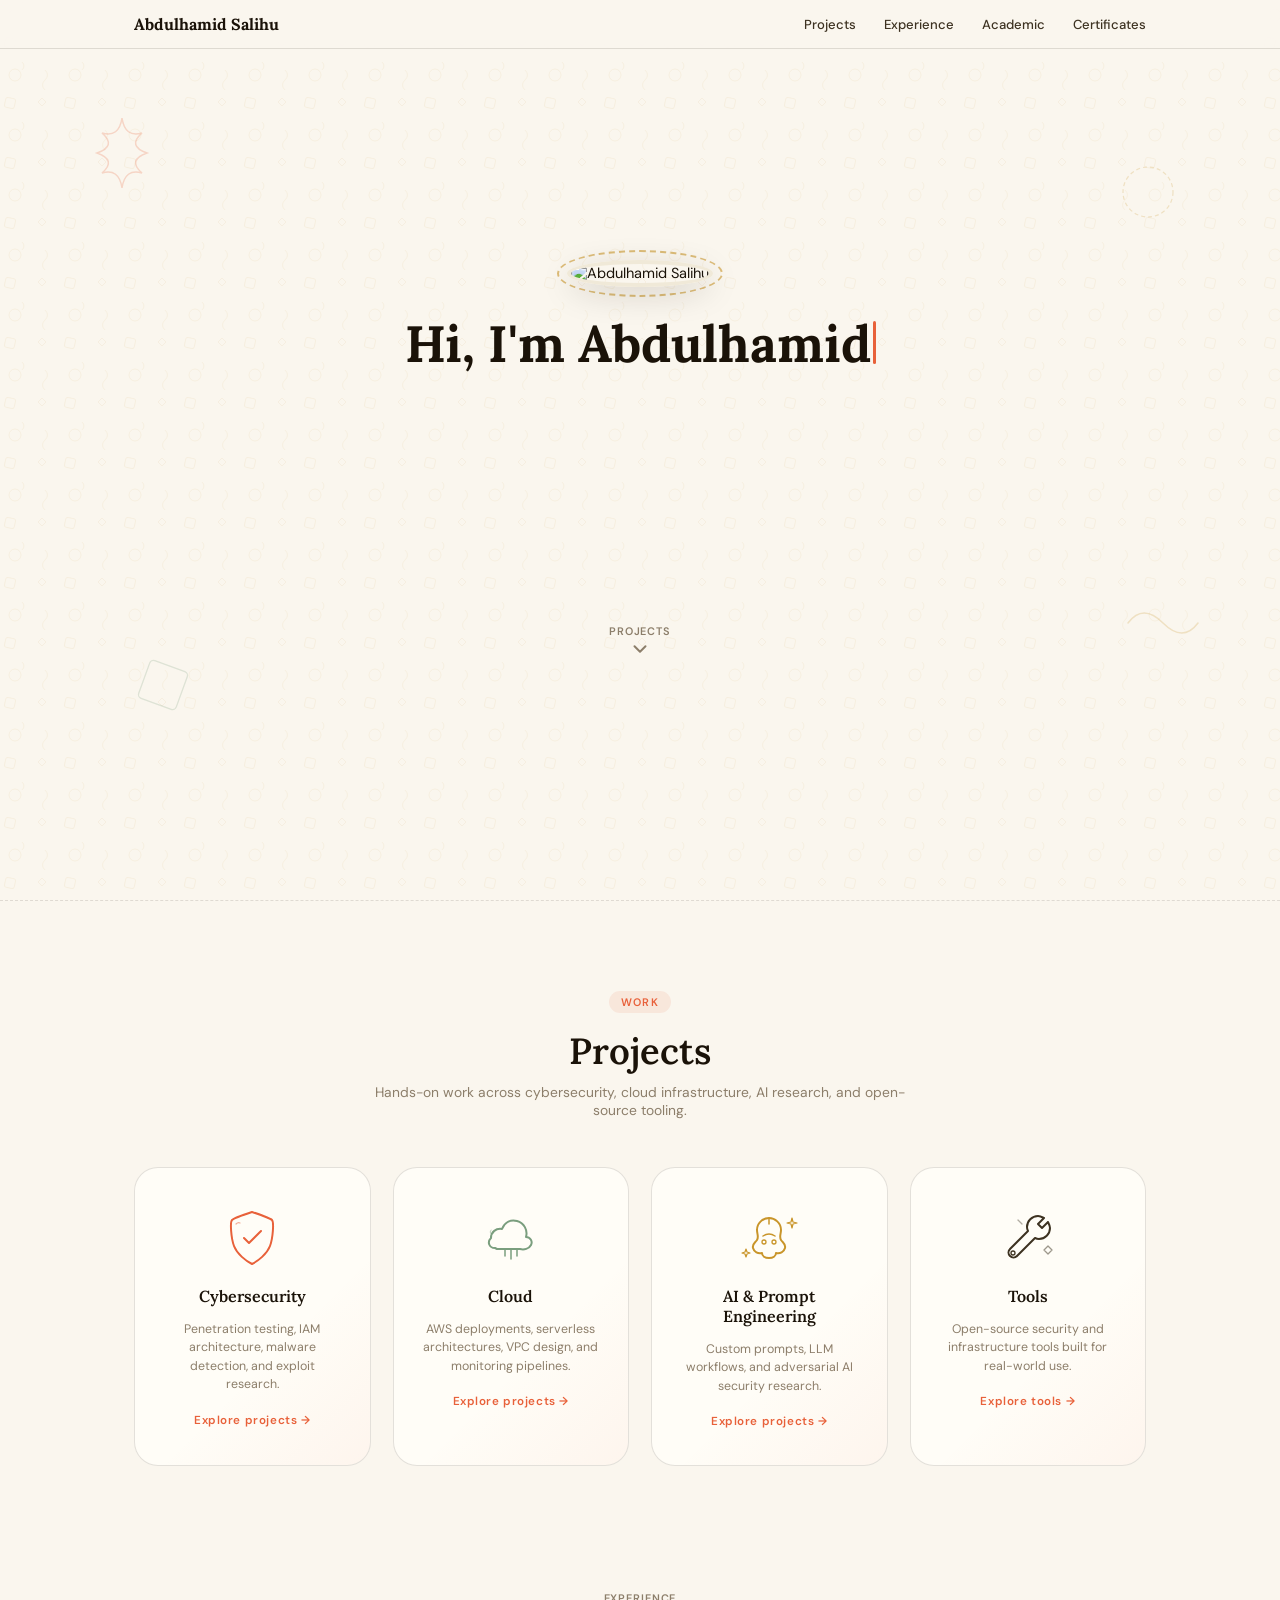
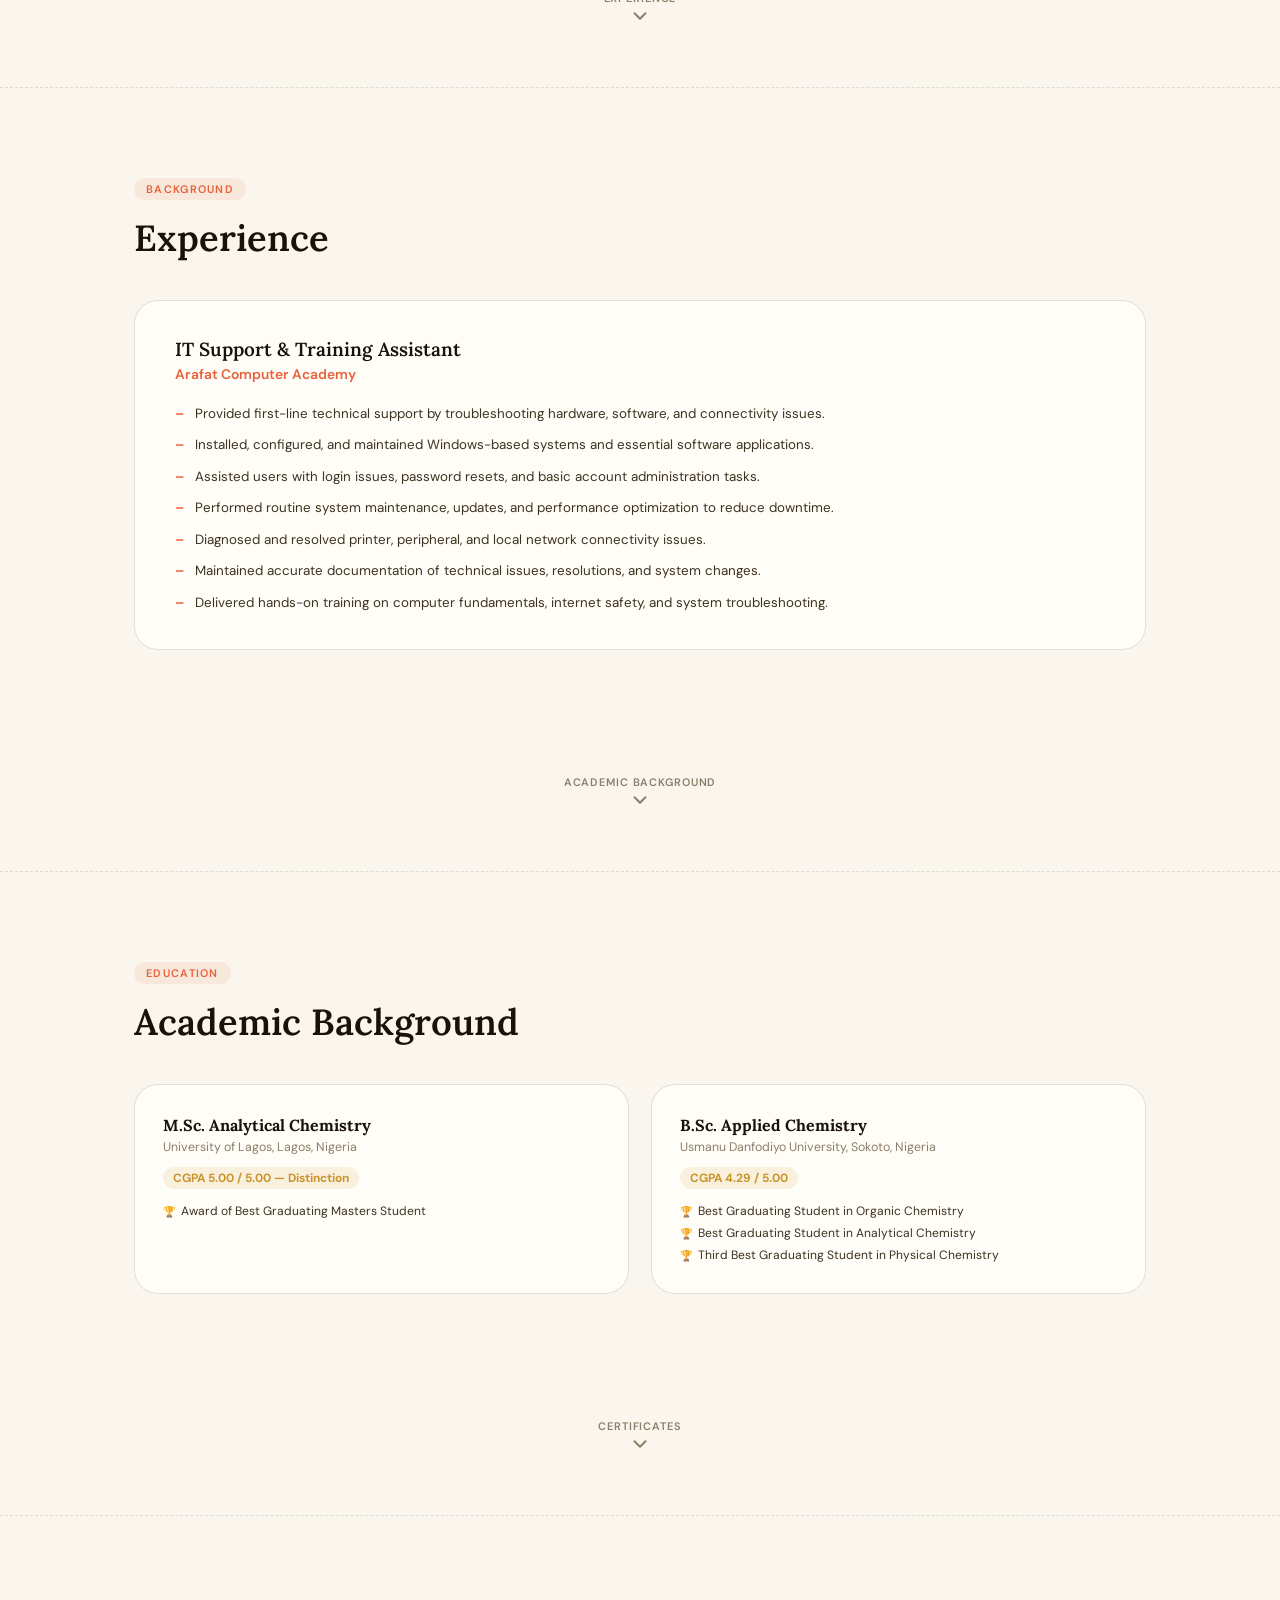
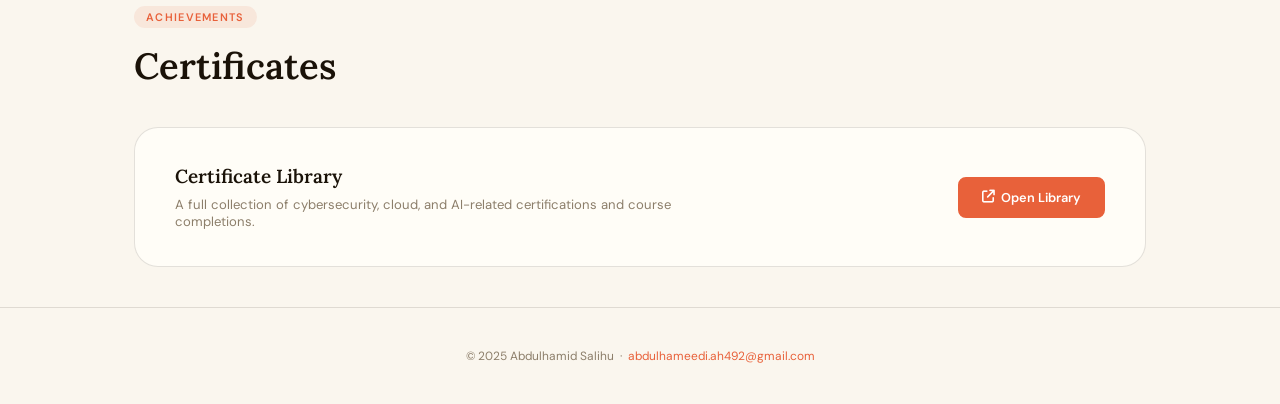
==== commit ab92da35: "Update contact links and remove extra text" ====
--- a/index.html
+++ b/index.html
@@ -378,20 +378,20 @@
       </p>
 
       <div class="hero-contacts">
-        <a class="contact-pill" href="mailto:abdulhameedi.ah492@gmail.com">
-          <i class="fas fa-envelope"></i> abdulhameedi.ah492@gmail.com
+        <a class="contact-pill" href="https://x.com/abdool_hameed_" target="_blank" rel="noopener">
+          <i class="fab fa-twitter"></i> Twitter
+        </a>
+        <a class="contact-pill" href="https://kizerh.medium.com/" target="_blank" rel="noopener">
+          <i class="fab fa-medium"></i> Medium
+        </a>
+        <a class="contact-pill" href="https://github.com/kizerh" target="_blank" rel="noopener">
+          <i class="fab fa-github"></i> GitHub
         </a>
         <a class="contact-pill" href="http://www.linkedin.com/in/salihu-abdulhamid" target="_blank" rel="noopener">
           <i class="fab fa-linkedin"></i> LinkedIn
         </a>
-        <a class="contact-pill" href="https://x.com/abdool_hameed_" target="_blank" rel="noopener">
-          <i class="fab fa-twitter"></i> @abdool_hameed_
-        </a>
-        <a class="contact-pill" href="https://kizerh.medium.com/" target="_blank" rel="noopener">
-          <i class="fab fa-medium"></i> Medium
-        </a>
-        <a class="contact-pill" href="https://github.com/kizerh" target="_blank" rel="noopener">
-          <i class="fab fa-github"></i> GitHub
+        <a class="contact-pill" href="mailto:abdulhameedi.ah492@gmail.com">
+          <i class="fas fa-envelope"></i> Mail
         </a>
       </div>
     </div>
@@ -547,7 +547,7 @@
         <div class="academic-card">
           <p class="academic-degree">B.Sc. Applied Chemistry</p>
           <p class="academic-school">Usmanu Danfodiyo University, Sokoto, Nigeria</p>
-          <span class="academic-grade">CGPA 4.29 / 5.00 — 2nd Class Upper</span>
+          <span class="academic-grade">CGPA 4.29 / 5.00</span>
           <ul class="academic-awards">
             <li>Best Graduating Student in Organic Chemistry</li>
             <li>Best Graduating Student in Analytical Chemistry</li>
@@ -578,7 +578,7 @@
       <div class="certs-card">
         <div class="certs-text">
           <h3>Certificate Library</h3>
-          <p>A full collection of cybersecurity, cloud, and AI-related certifications and course completions — all documented and accessible via Notion.</p>
+          <p>A full collection of cybersecurity, cloud, and AI-related certifications and course completions.</p>
         </div>
         <a class="btn btn-primary" href="https://kizerh.notion.site/24cb325e196c813184fdd7e706d9e4a3?v=24cb325e196c817cb857000c7c1e0007&source=copy_link" target="_blank" rel="noopener">
           <i class="fas fa-arrow-up-right-from-square"></i> Open Library
--- a/style.css
+++ b/style.css
@@ -18,7 +18,10 @@
 
 * { box-sizing: border-box; margin: 0; padding: 0; }
 
-html { scroll-behavior: smooth; }
+html {
+  scroll-behavior: smooth;
+  font-size: 91%;
+}
 
 body {
   font-family: 'DM Sans', sans-serif;
@@ -172,15 +175,17 @@
 
 /* ── Bounce Arrow ── */
 .bounce-arrow {
+  margin-top: 85px;
   display: flex;
   flex-direction: column;
   align-items: center;
-  gap: 6px;
+  gap: 0px;
   padding: 40px 0 20px;
   cursor: pointer;
   text-decoration: none;
   color: var(--warm-gray);
   transition: color 0.2s;
+  animation: bounce 2s ease-in-out infinite;
 }
 .bounce-arrow:hover { color: var(--coral); }
 .bounce-arrow span {
@@ -190,9 +195,9 @@
   text-transform: uppercase;
   font-family: 'DM Sans', sans-serif;
 }
-.bounce-arrow svg {
+/*.bounce-arrow svg {
   animation: bounce 2s ease-in-out infinite;
-}
+}*/
 @keyframes bounce {
   0%, 100% { transform: translateY(0); }
   50% { transform: translateY(8px); }
